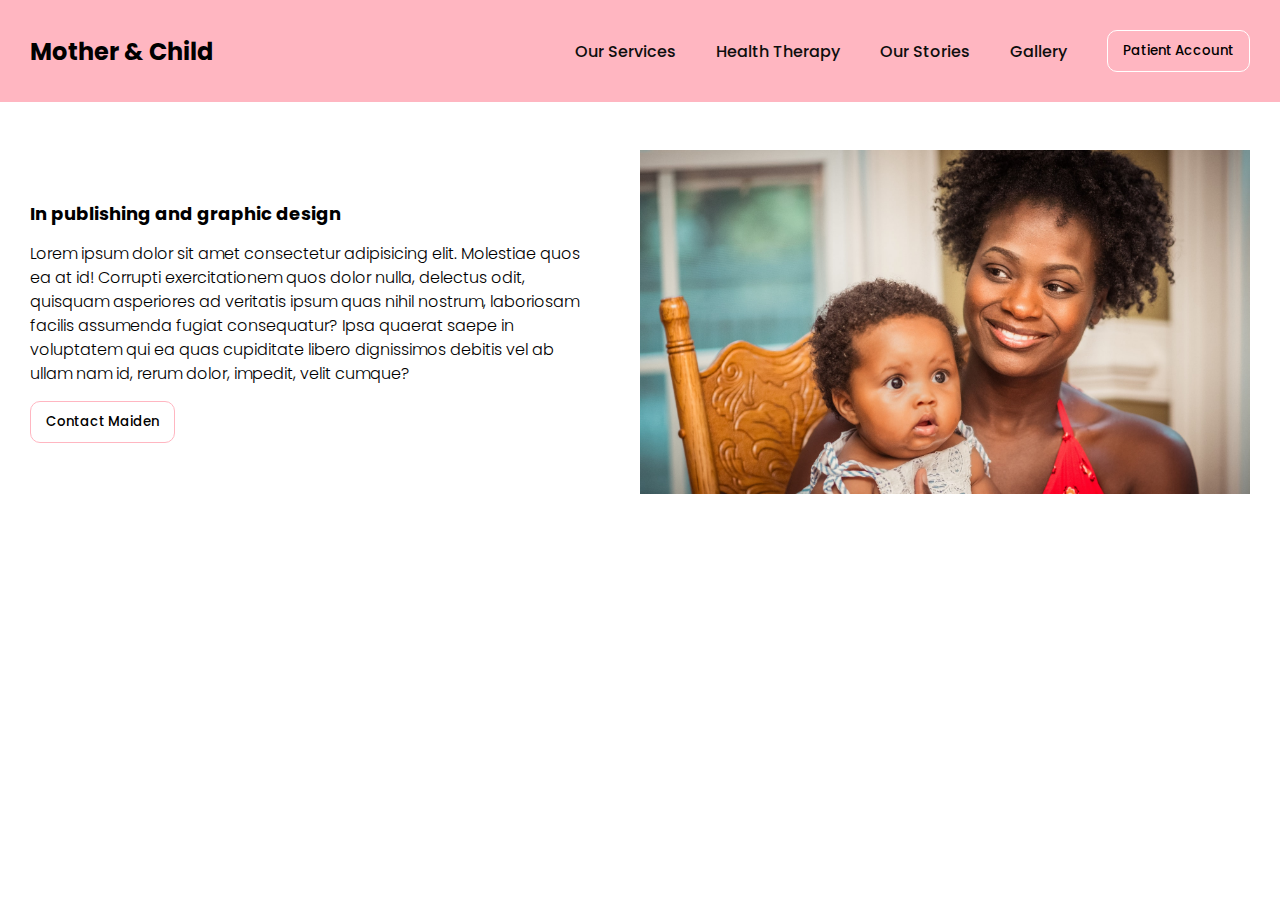
==== index.html @ 7fdf572d "adds resposive main section-one" ====
<html lang="en">
<head>
    <meta charset="UTF-8">
    <meta http-equiv="X-UA-Compatible" content="IE=edge">
    <meta name="viewport" content="width=device-width, initial-scale=1.0">
    <link rel="stylesheet" href="./assets/css/styles.css">
    <link rel="stylesheet" href="https://cdnjs.cloudflare.com/ajax/libs/font-awesome/4.7.0/css/font-awesome.min.css">
    <title>Mother and Child</title>
</head>
<body>
    <!-- navigation -->
    <nav >
        <div class="logo">
            <h2>Mother & Child</h2>
        </div>
        <ul class="menuItems">
            <li><a href="#">Our Services</a></li>
            <li><a href="#">Health Therapy</a></li>
            <li><a href="#">Our Stories</a></li>
            <li><a href="#">Gallery</a></li>
            <li>
                <button class="btn-account">Patient Account</button>
            </li>
        </ul>
        <div class="menu-bars">
			<i class="fa fa-bars"></i>
		</div>
    </nav>
    <ul class="listItems" id="dropItems">
        <li><a href="#">Our Services</a></li>
        <li><a href="#">Health Therapy</a></li>
        <li><a href="#">Our Stories</a></li>
        <li><a href="#">Gallery</a></li>
        <li>
            <button class="btn-account">Patient Account</button>
        </li>
    </ul>

    <!-- main -->
    <main>
        <section class="section-one">
            <div class="maiden-details">
                <h3>In publishing and graphic design</h3>
                <p>Lorem ipsum dolor sit amet consectetur adipisicing elit. Molestiae quos ea at id! Corrupti exercitationem quos dolor nulla, delectus odit, quisquam asperiores ad veritatis ipsum quas nihil nostrum, laboriosam facilis assumenda fugiat consequatur? Ipsa quaerat saepe in voluptatem qui ea quas cupiditate libero dignissimos debitis vel ab ullam nam id, rerum dolor, impedit, velit cumque?</p>
                <button class="btn-maiden">Contact Maiden</button>
            </div>
            <div class="maiden-photo">
                <img src="assets/images/mother-child2.jpg" alt="Maiden" class="mother-child2">
            </div>
        </section>
    </main>

    <!-- footer -->
    <footer></footer>

    <script src="./assets/js/app.js" type="text/javascript"></script>
</body>
</html>
---- assets/css/styles.css ----
@import url('https://fonts.googleapis.com/css2?family=Poppins:wght@100;200;300;400&display=swap');

* {
    box-sizing: border-box;
    padding: 0;
    margin: 0;
    font-family: 'Poppins', sans-serif;
}

/* navigation */

nav {
    display: flex;
    justify-content: space-between;
    align-items: center;
    padding: 30px;
    position: fixed;
    width: 100%;
    background-color: lightpink;
}

nav .logo {
    font-weight: 500;
}

.menuItems {
    display: flex;
    align-items: center;
}

.menuItems li {
    list-style-type: none;
    padding-left: 40px;
    font-weight: 500;
}

.menuItems li a {
    text-decoration: none;
    color: rgb(14, 14, 14);
}

.menuItems a:hover {
    text-decoration: underline;
}

.btn-account {
    padding: 10px 15px;
    border: 1px solid #fff;
    border-radius: 10px;
    background-color: transparent;
    font-weight: 500;
}

.btn-account:hover {
    color: lightpink;
    background-color: #fff;
}

.bars {
    display: none;
}

.listItems, .menu-bars {
    display: none;
}

/* Main */

main {
    position: absolute;
    z-index: -1;
    top: 150px;
    padding: 0 30px;
}

.section-one {
    display: flex;
    justify-content: space-between;
    align-items: center;
}

.maiden-details, .maiden-photo {
    width: 50%;
}

.maiden-details h3 {
    font-size: large;
}

.maiden-details p {
    font-weight: 300;
}

.maiden-details h3, p {
    padding-bottom: 15px;
    padding-right: 50px;
    line-height: 1.5;
}

.btn-maiden {
    padding: 10px 15px;
    border: 1px solid lightpink;
    border-radius: 10px;
    background-color: transparent;
    font-weight: 500;
}

.btn-maiden:hover {
    background-color: #FBC0CB;
}

.mother-child2 {
    width: 100%;
}


@media only screen and (max-width: 1024px) {

    body {
        position: relative;
    }

    /* nav */

    nav {
        display: flex;
        justify-content: space-between;
        align-items: center;
        padding: 20px;
        position: fixed;
        width: 100%;
        background-color: lightpink;
    }

    .logo {
        font-size: small;
    }

    .menuItems, .listItems {
        display: none;
    }

    .menu-bars {
        display: block;
    }
    

    .listItems {
        position: fixed;
        top: 60px;
        /* left: 20px; */
        padding: 20px;
        background-color: lightpink;
        width: 100%;
    }

    .listItems li {
        list-style-type: none;
        padding-bottom: 20px;
    }

    .listItems li a{
        text-decoration: none;
        font-size: large;
        font-weight: 500;
        color: rgb(14, 14, 14);
    }

    /* Main */
    main {
        position: absolute;
        z-index: -1;
        top: 100px;
        padding: 0 20px;
    }

    .section-one {
        display: flex;
        justify-content: space-between;
        align-items: center;
    }

    .maiden-details, .maiden-photo {
        width: 50%;
    }

    .maiden-details h3, p {
        padding-bottom: 15px;
        padding-right: 10px;
    }

    .maiden-details button {
        border: 1px solid #FBC0CB;
        padding: 12px 24px;
        background: #fff;
    }

    .mother-child2 {
        width: 100%;
    }

}

@media only screen and (max-width: 900px) {

    .section-one {
        display: flex;
        flex-direction: column-reverse;
        
    }

    .maiden-photo {
        margin-bottom: 20px;;
    }

    .maiden-details, .maiden-photo {
        width: 100%;
    }
}
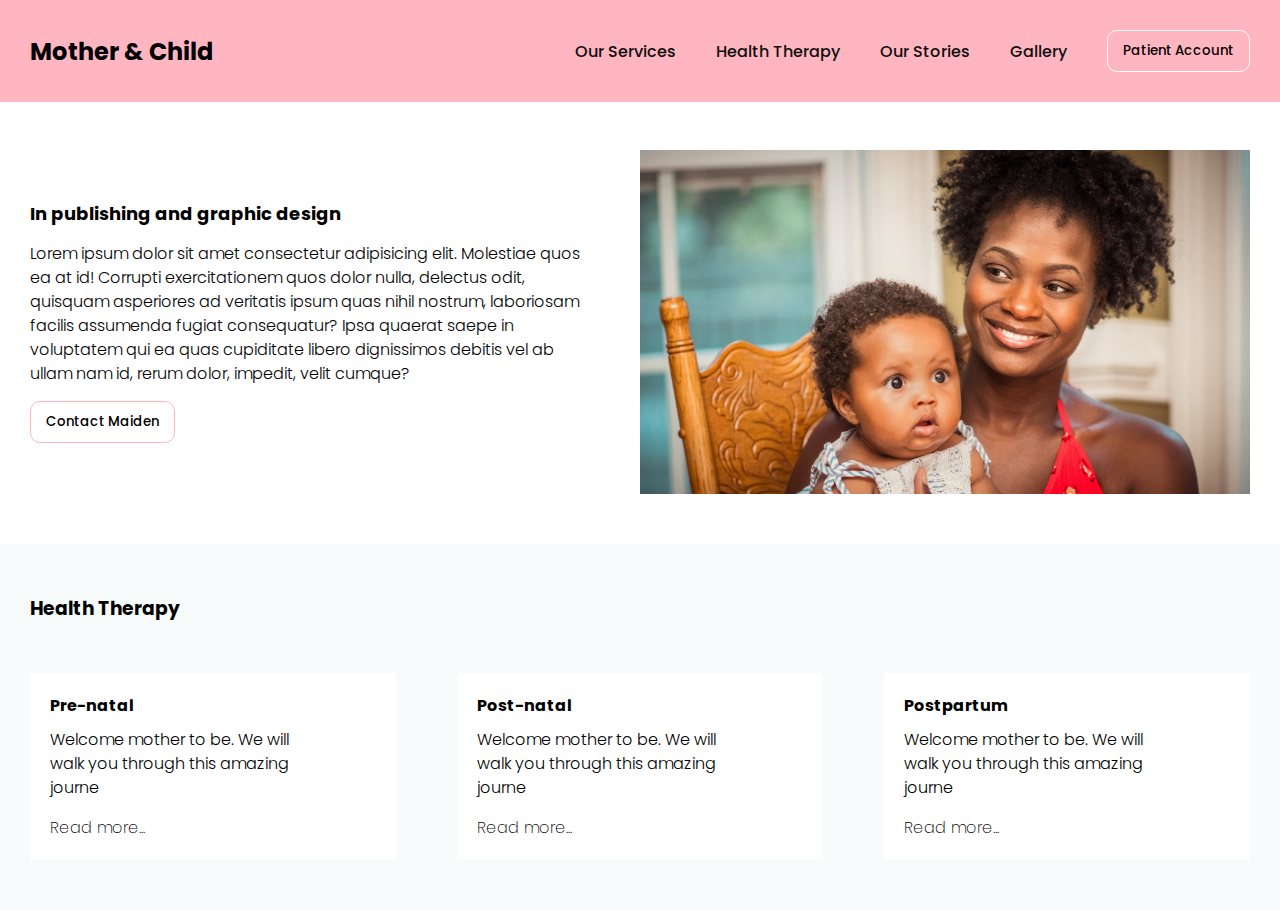
==== commit cc8bb265: "adds resposive therapies section" ====
--- a/index.html
+++ b/index.html
@@ -38,6 +38,7 @@
 
     <!-- main -->
     <main>
+        <!-- Section One -->
         <section class="section-one">
             <div class="maiden-details">
                 <h3>In publishing and graphic design</h3>
@@ -48,6 +49,28 @@
                 <img src="assets/images/mother-child2.jpg" alt="Maiden" class="mother-child2">
             </div>
         </section>
+
+        <!-- Section Two -->
+        <section class="section-two">
+            <h3>Health Therapy</h3>
+            <div class="therapies">
+                <div class="pre">
+                    <h4>Pre-natal</h4>
+                    <p>Welcome mother to be. We will walk you through this amazing journe</p>
+                    <span class="read-more">Read  more...</span>
+                </div>
+                <div class="post">
+                    <h4>Post-natal</h4>
+                    <p>Welcome mother to be. We will walk you through this amazing journe</p>
+                    <span class="read-more">Read  more...</span>
+                </div>
+                <div class="partum">
+                    <h4>Postpartum</h4>
+                    <p>Welcome mother to be. We will walk you through this amazing journe</p>
+                    <span class="read-more">Read  more...</span>
+                </div>
+            </div>
+        </section>
     </main>
 
     <!-- footer -->
--- a/assets/css/styles.css
+++ b/assets/css/styles.css
@@ -70,13 +70,14 @@
     position: absolute;
     z-index: -1;
     top: 150px;
-    padding: 0 30px;
 }
 
 .section-one {
     display: flex;
     justify-content: space-between;
     align-items: center;
+    padding: 0 30px;
+
 }
 
 .maiden-details, .maiden-photo {
@@ -113,6 +114,41 @@
     width: 100%;
 }
 
+/* Section Two */
+.section-two {
+    margin-top: 50px;
+    background-color: #f7fbfc;
+    padding: 50px 30px;
+
+}
+
+.therapies {
+    display: flex;
+    justify-content: space-between;
+    align-items: center;
+    margin-top: 50px;
+    width: 100%;
+}
+
+.therapies .pre, .post, .partum {
+    background-color: #fff;
+    padding: 20px;
+    width: 30%;
+}
+
+.therapies h4 {
+    margin-bottom: 10px;
+}
+
+.therapies p {
+    font-weight: 300;
+}
+
+.read-more {
+    display: block;
+    font-weight: 200;
+}
+
 
 @media only screen and (max-width: 1024px) {
 
@@ -171,13 +207,14 @@
         position: absolute;
         z-index: -1;
         top: 100px;
-        padding: 0 20px;
-    }
-
+    }
+
+    /* Section One */
     .section-one {
         display: flex;
         justify-content: space-between;
         align-items: center;
+        padding: 0 20px;
     }
 
     .maiden-details, .maiden-photo {
@@ -199,6 +236,34 @@
         width: 100%;
     }
 
+    /* Section Two */
+    .therapies {
+        display: flex;
+        justify-content: space-between;
+        align-items: center;
+        margin-top: 50px;
+        width: 100%;
+    }
+
+    .therapies .pre, .post, .partum {
+        background-color: #fff;
+        padding: 20px;
+        width: 30%;
+    }
+
+    .therapies h4 {
+        margin-bottom: 10px;
+    }
+
+    .therapies p {
+        font-weight: 300;
+    }
+
+    .read-more {
+        display: block;
+        font-weight: 200;
+    }
+
 }
 
 @media only screen and (max-width: 900px) {
@@ -216,4 +281,21 @@
     .maiden-details, .maiden-photo {
         width: 100%;
     }
+}
+
+@media only screen and (max-width: 640px) {
+
+    /* Section Two */
+    .therapies {
+        display: flex;
+        flex-direction: column;
+        margin-top: 50px;
+        width: 100%;
+    }
+
+    .therapies .pre, .post, .partum {
+        background-color: #fff;
+        margin-bottom: 20px;
+        width: 100%;
+    }
 }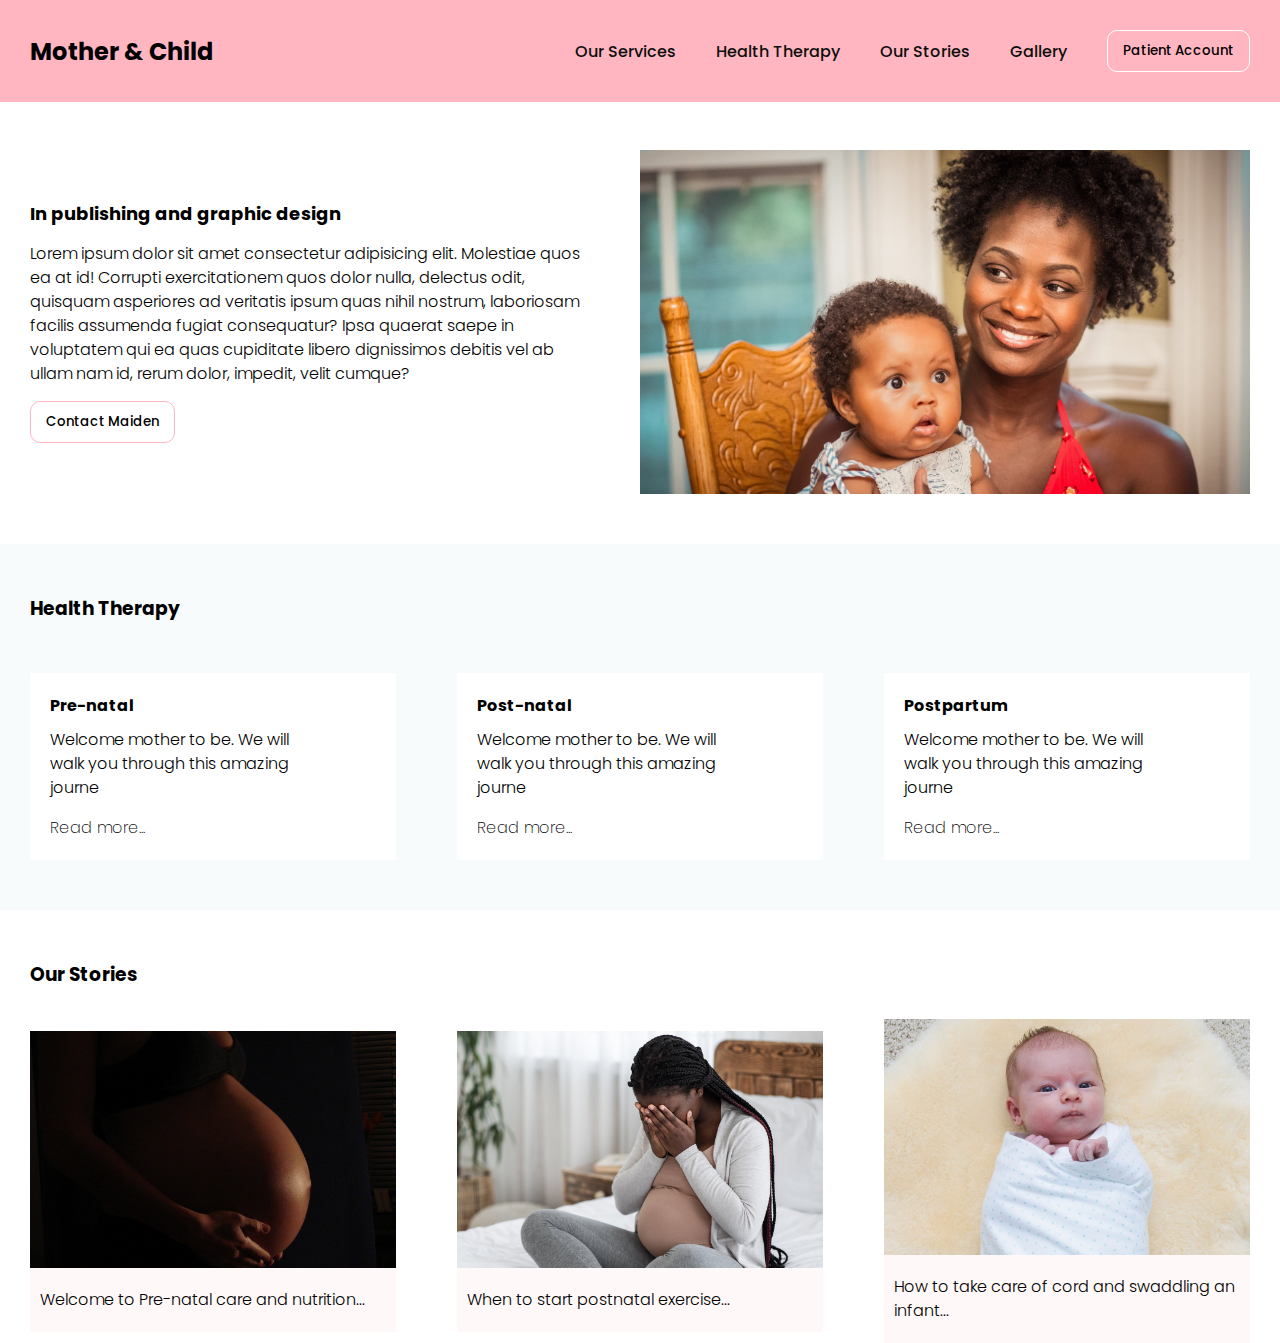
==== commit bc5aacbe: "adds resposive our stories section" ====
--- a/index.html
+++ b/index.html
@@ -71,6 +71,28 @@
                 </div>
             </div>
         </section>
+
+        <!-- Section Three -->
+        <section class="section-three">
+            <h3>Our Stories</h3>
+            <div class="our-stories">
+                <div class="pre-natal">
+                    <img src="assets/images/antenatal.jpg" alt="Pre-natal" class="stories-img">
+                    <p>Welcome to Pre-natal care 
+                        and nutrition...</p>
+                </div>
+                <div class="post-natal">
+                    <img src="assets/images/postnatal.jpg" alt="Post-natal" class="stories-img">
+                    <p>When to start postnatal 
+                        exercise...</p>
+                </div>
+                <div class="swaddling">
+                    <img src="assets/images/swaddling.jpg" alt="Swaddling" class="stories-img">
+                    <p>How to take care of cord 
+                        and swaddling an infant...</p>
+                </div>
+            </div>
+        </section>
     </main>
 
     <!-- footer -->
--- a/assets/css/styles.css
+++ b/assets/css/styles.css
@@ -149,6 +149,37 @@
     font-weight: 200;
 }
 
+/* Section Three */
+.section-three {
+    padding: 0 30px;
+}
+
+.section-three h3 {
+    padding-top: 50px;
+    margin-bottom: 30px;
+}
+
+.our-stories {
+    display: flex;
+    justify-content: space-between;
+    align-items: center;
+}
+
+.pre-natal, .post-natal, .swaddling {
+    width: 30%;
+}
+
+.stories-img {
+    width: 100%;
+    /* margin-bottom: 20px; */
+}
+
+.our-stories p {
+    font-weight: 300;
+    padding: 20px 10px;
+    background: #fef8f9;
+}
+
 
 @media only screen and (max-width: 1024px) {
 
@@ -264,6 +295,37 @@
         font-weight: 200;
     }
 
+    /* Section Three */
+    .section-three {
+        padding: 0 30px;
+    }
+
+    .section-three h3 {
+        padding-top: 50px;
+        margin-bottom: 30px;
+    }
+
+    .our-stories {
+        display: flex;
+        justify-content: space-between;
+        align-items: center;
+    }
+
+    .pre-natal, .post-natal, .swaddling {
+        width: 30%;
+    }
+
+    .stories-img {
+        width: 100%;
+        /* margin-bottom: 20px; */
+    }
+
+    .our-stories p {
+        font-weight: 300;
+        padding: 20px 10px;
+        background: #fef8f9;
+    }
+
 }
 
 @media only screen and (max-width: 900px) {
@@ -298,4 +360,18 @@
         margin-bottom: 20px;
         width: 100%;
     }
+
+    /* Section Three */
+    .our-stories {
+        display: flex;
+        flex-direction: column;
+        margin-top: 50px;
+        width: 100%;
+    }
+
+    .pre-natal, .post-natal, .swaddling {
+        background-color: #fff;
+        margin-bottom: 20px;
+        width: 100%;
+    }
 }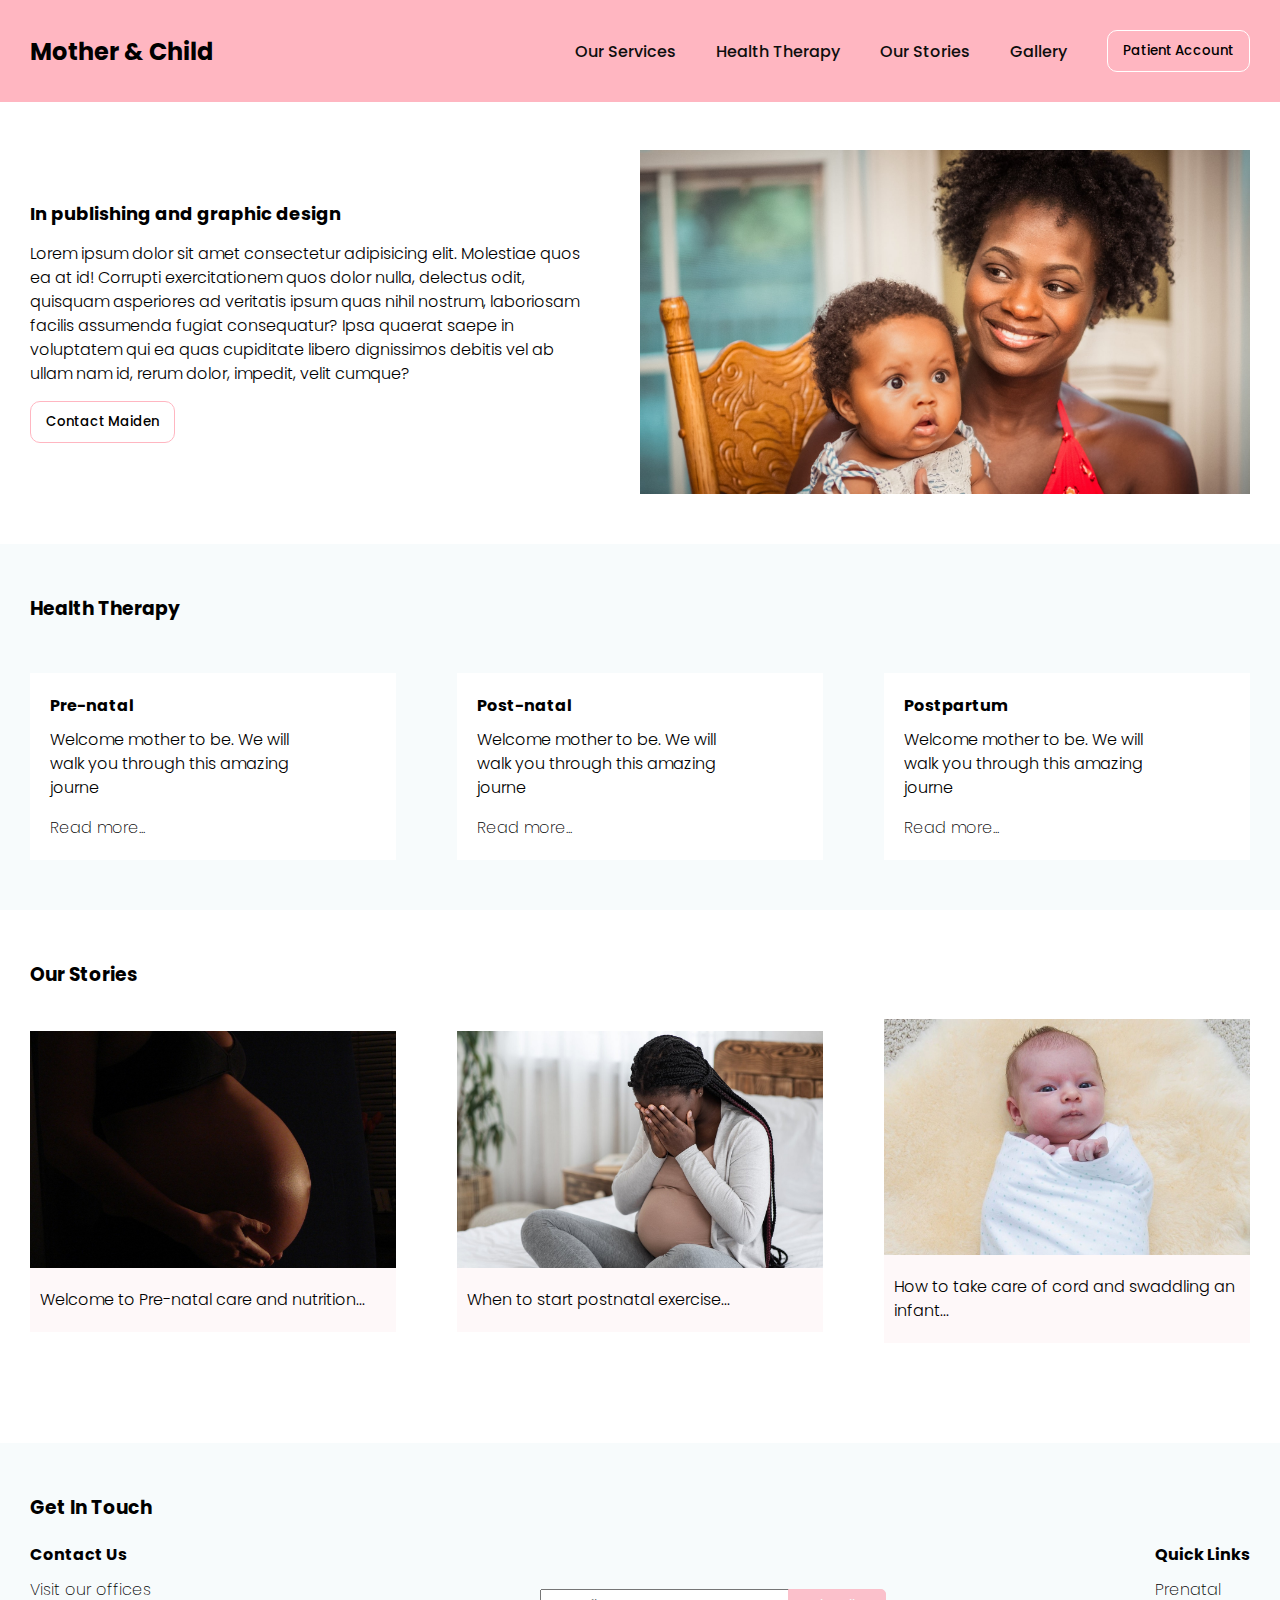
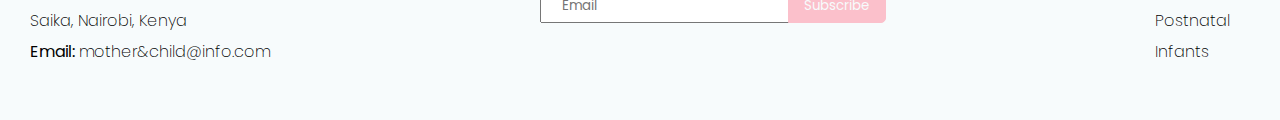
==== commit b6b67b1d: "adds responsive footer" ====
--- a/index.html
+++ b/index.html
@@ -93,6 +93,34 @@
                 </div>
             </div>
         </section>
+
+
+        <!-- Footer -->
+        <footer>
+            <h3>Get In Touch</h3>
+            <div class="footer-section">
+                <div class="contact-info">
+                    <h4>Contact Us</h4>
+                    <ul>
+                        <li>Visit our offices</li>
+                        <li>Saika, Nairobi, Kenya</li>
+                        <li><strong>Email: </strong>mother&child@info.com</li>
+                    </ul>
+                </div>
+                <div class="form-input">
+                    <input type="email" placeholder="Email">
+                    <button>Subscribe</button>
+                </div>
+                <div class="quick-links">
+                    <h4>Quick Links</h4>
+                    <ul>
+                        <li>Prenatal</li>
+                        <li>Postnatal</li>
+                        <li>Infants</li>
+                    </ul>
+                </div>
+            </div>
+        </footer>
     </main>
 
     <!-- footer -->
--- a/assets/css/styles.css
+++ b/assets/css/styles.css
@@ -163,6 +163,8 @@
     display: flex;
     justify-content: space-between;
     align-items: center;
+    margin-bottom: 100px;
+
 }
 
 .pre-natal, .post-natal, .swaddling {
@@ -178,6 +180,51 @@
     font-weight: 300;
     padding: 20px 10px;
     background: #fef8f9;
+}
+
+/* Footer */
+
+footer {
+    background: #f7fbfc;
+    padding: 50px 30px;
+}
+
+footer h3 {
+    margin-bottom: 20px;
+}
+
+.footer-section {
+    display: flex;
+    justify-content: space-between;
+    align-items: center;
+}
+
+.footer-section h4 {
+    margin-bottom: 10px;
+}
+
+.footer-section ul {
+    list-style-type: none;
+}
+
+.footer-section ul li {
+    margin-bottom: 6px;
+    font-weight: 200;
+}
+
+.footer-section .form-input input {
+    padding: 5px 20px;
+    width: 250px;
+}
+
+.form-input button {
+    margin-left: -6px;
+    border: 1px solid #FBC0CB;
+    border-top-right-radius: 5px;
+    border-bottom-right-radius: 5px;
+    background: #FBC0CB;
+    padding: 6px 15px;
+    color: #f7fbfc;
 }
 
 
@@ -309,6 +356,7 @@
         display: flex;
         justify-content: space-between;
         align-items: center;
+        margin-bottom: 50px;
     }
 
     .pre-natal, .post-natal, .swaddling {
@@ -326,6 +374,52 @@
         background: #fef8f9;
     }
 
+    /* Footer */
+
+    footer {
+        background: #f7fbfc;
+        padding: 50px 30px;
+    }
+
+    footer h3 {
+        margin-bottom: 20px;
+    }
+
+    .footer-section {
+        display: flex;
+        justify-content: space-between;
+        align-items: center;
+    }
+
+    .footer-section h4 {
+        margin-bottom: 10px;
+    }
+
+    .footer-section ul {
+        list-style-type: none;
+    }
+
+    .footer-section ul li {
+        margin-bottom: 6px;
+        font-weight: 200;
+    }
+
+    .footer-section .form-input input {
+        padding: 5px 20px;
+        width: 150px;
+    }
+
+    .form-input button {
+        margin-left: -6px;
+        border: 1px solid #FBC0CB;
+        border-top-right-radius: 5px;
+        border-bottom-right-radius: 5px;
+        background: #FBC0CB;
+        padding: 6px 15px;
+        color: #f7fbfc;
+    }
+
+
 }
 
 @media only screen and (max-width: 900px) {
@@ -343,6 +437,40 @@
     .maiden-details, .maiden-photo {
         width: 100%;
     }
+}
+
+@media only screen and (max-width: 768px) {
+
+    /* Footer */
+    .footer-section {
+        display: flex;
+        flex-direction: column;
+    }
+
+    .footer-section h4 {
+        margin-bottom: 10px;
+    }
+
+    .footer-section ul {
+        list-style-type: none;
+    }
+
+    .footer-section ul li {
+        margin-bottom: 6px;
+        font-weight: 200;
+    }
+
+    .footer-section .form-input input {
+        padding: 5px 20px;
+        width: 200px;
+    }
+
+    .contact-info, .form-input, .quick-links {
+        width: 100%;
+        margin-bottom: 30px;
+    }
+
+
 }
 
 @media only screen and (max-width: 640px) {
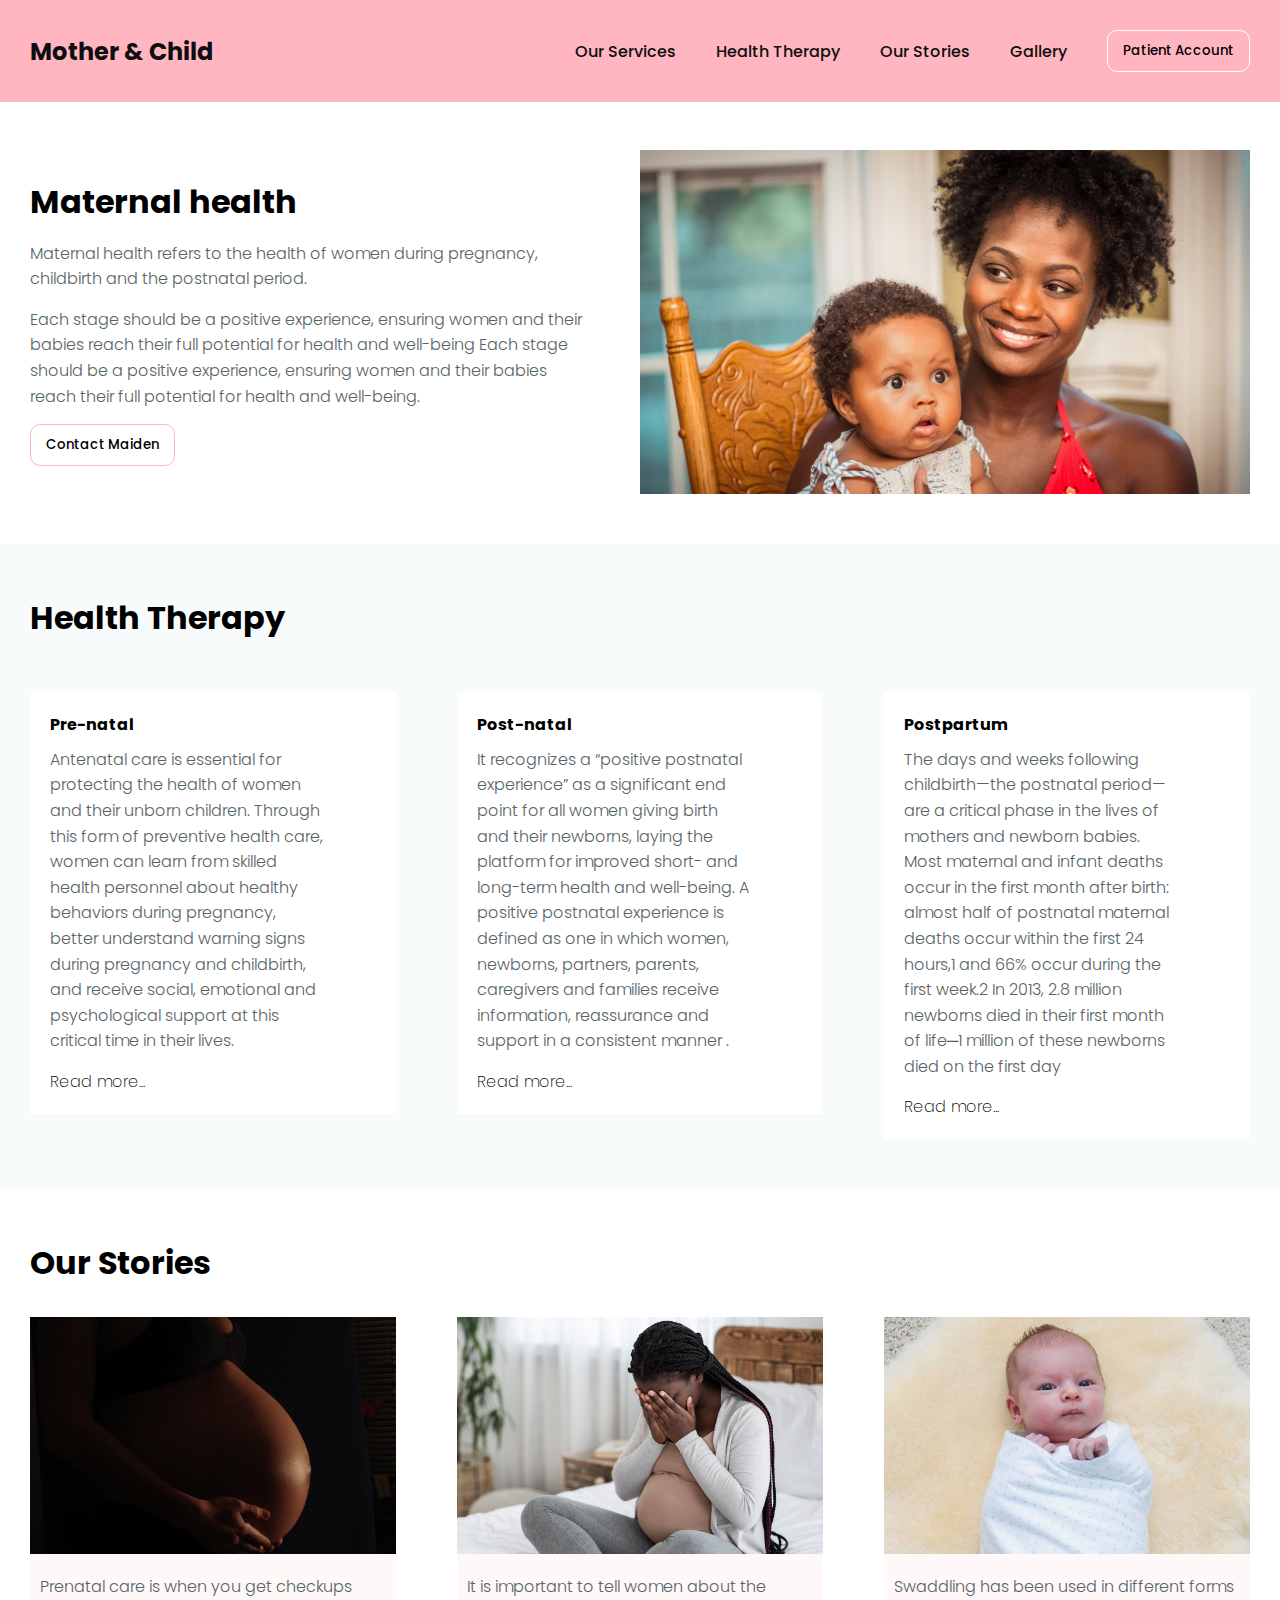
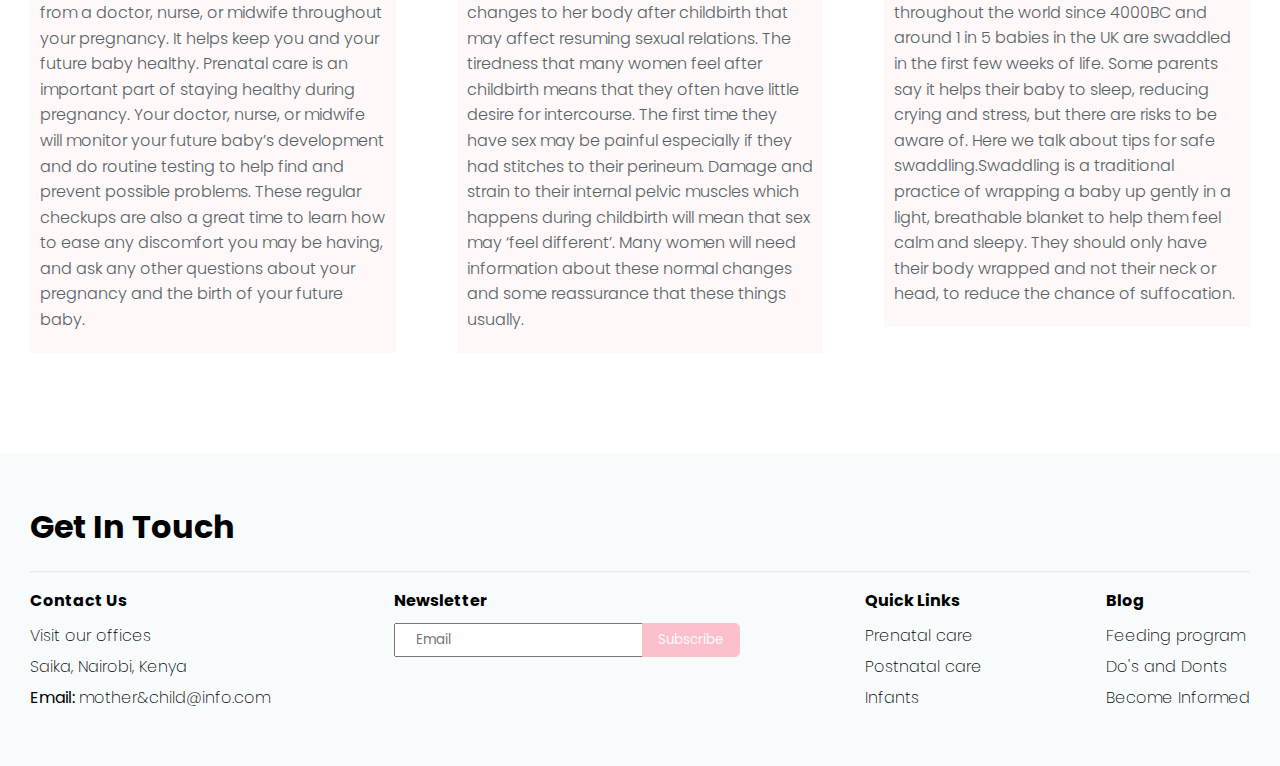
==== commit e56d3b06: "refactors content area by adding adding actual information and adjusting whitespace" ====
--- a/index.html
+++ b/index.html
@@ -11,13 +11,13 @@
     <!-- navigation -->
     <nav >
         <div class="logo">
-            <h2>Mother & Child</h2>
+            <a href="/">Mother & Child</a>
         </div>
         <ul class="menuItems">
             <li><a href="#">Our Services</a></li>
             <li><a href="#">Health Therapy</a></li>
             <li><a href="#">Our Stories</a></li>
-            <li><a href="#">Gallery</a></li>
+            <li><a href="assets/gallery.html">Gallery</a></li>
             <li>
                 <button class="btn-account">Patient Account</button>
             </li>
@@ -41,8 +41,11 @@
         <!-- Section One -->
         <section class="section-one">
             <div class="maiden-details">
-                <h3>In publishing and graphic design</h3>
-                <p>Lorem ipsum dolor sit amet consectetur adipisicing elit. Molestiae quos ea at id! Corrupti exercitationem quos dolor nulla, delectus odit, quisquam asperiores ad veritatis ipsum quas nihil nostrum, laboriosam facilis assumenda fugiat consequatur? Ipsa quaerat saepe in voluptatem qui ea quas cupiditate libero dignissimos debitis vel ab ullam nam id, rerum dolor, impedit, velit cumque?</p>
+                <h1>Maternal health</h1>
+                <p>Maternal health refers to the health of women during pregnancy, childbirth and the postnatal period. </p>
+
+                <p>Each stage should be a positive experience, ensuring women and their babies reach their full potential for health and well-being
+                Each stage should be a positive experience, ensuring women and their babies reach their full potential for health and well-being. </p>
                 <button class="btn-maiden">Contact Maiden</button>
             </div>
             <div class="maiden-photo">
@@ -52,21 +55,26 @@
 
         <!-- Section Two -->
         <section class="section-two">
-            <h3>Health Therapy</h3>
+            <h1>Health Therapy</h1>
             <div class="therapies">
                 <div class="pre">
                     <h4>Pre-natal</h4>
-                    <p>Welcome mother to be. We will walk you through this amazing journe</p>
+                    <p>Antenatal care is essential for protecting the health of women and their unborn children. Through this form of preventive health care, women can learn from skilled health personnel about healthy behaviors during pregnancy, better understand warning signs during pregnancy and childbirth, and receive social, emotional and psychological support at this critical time in their lives. </p>
                     <span class="read-more">Read  more...</span>
                 </div>
                 <div class="post">
                     <h4>Post-natal</h4>
-                    <p>Welcome mother to be. We will walk you through this amazing journe</p>
+                    <p>It recognizes a “positive postnatal experience” as a significant end point for all women giving birth and their newborns, laying the platform for improved short- and long-term health and well-being. A positive postnatal experience is defined as one in which women, newborns, partners, parents, caregivers and families receive information, reassurance and support in a consistent manner .</p>
                     <span class="read-more">Read  more...</span>
                 </div>
                 <div class="partum">
                     <h4>Postpartum</h4>
-                    <p>Welcome mother to be. We will walk you through this amazing journe</p>
+                    <p>The days and weeks following childbirth—the postnatal period—are a critical
+                        phase in the lives of mothers and newborn babies. Most maternal and infant deaths
+                        occur in the first month after birth: almost half of postnatal maternal deaths occur
+                        within the first 24 hours,1 and 66% occur during the first week.2 In 2013, 2.8
+                        million newborns died in their first month of life─1 million of these newborns died
+                        on the first day</p>
                     <span class="read-more">Read  more...</span>
                 </div>
             </div>
@@ -74,22 +82,25 @@
 
         <!-- Section Three -->
         <section class="section-three">
-            <h3>Our Stories</h3>
+            <h1>Our Stories</h1>
             <div class="our-stories">
                 <div class="pre-natal">
                     <img src="assets/images/antenatal.jpg" alt="Pre-natal" class="stories-img">
-                    <p>Welcome to Pre-natal care 
-                        and nutrition...</p>
+                    <p>Prenatal care is when you get checkups from a doctor, nurse, or midwife throughout your pregnancy. It helps keep you and your future baby healthy. Prenatal care is an important part of staying healthy during pregnancy.  
+
+                        Your doctor, nurse, or midwife will monitor your future baby’s development and do routine testing to help find and prevent possible problems. These regular checkups are also a great time to learn how to ease any discomfort you may be having, and ask any other questions about your pregnancy and the birth of your future baby. </p>
                 </div>
                 <div class="post-natal">
                     <img src="assets/images/postnatal.jpg" alt="Post-natal" class="stories-img">
-                    <p>When to start postnatal 
-                        exercise...</p>
+                    <p>
+                        It is important to tell women about the changes to her body after childbirth that may affect resuming sexual relations. The tiredness that many women feel after childbirth means that they often have little desire for intercourse. The first time they have sex may be painful especially if they had stitches to their perineum. Damage and strain to their internal pelvic muscles which happens during childbirth will mean that sex may ‘feel different’. Many women will need information about these normal changes and some reassurance that these things usually.
+                    </p>
                 </div>
                 <div class="swaddling">
                     <img src="assets/images/swaddling.jpg" alt="Swaddling" class="stories-img">
-                    <p>How to take care of cord 
-                        and swaddling an infant...</p>
+                    <p>
+                        Swaddling has been used in different forms throughout the world since 4000BC and around 1 in 5 babies in the UK are swaddled in the first few weeks of life. Some parents say it helps their baby to sleep, reducing crying and stress, but there are risks to be aware of. Here we talk about tips for safe swaddling.Swaddling is a traditional practice of wrapping a baby up gently in a light, breathable blanket to help them feel calm and sleepy. They should only have their body wrapped and not their neck or head, to reduce the chance of suffocation.
+                    </p>
                 </div>
             </div>
         </section>
@@ -97,7 +108,8 @@
 
         <!-- Footer -->
         <footer>
-            <h3>Get In Touch</h3>
+            <h1>Get In Touch</h1>
+            <hr>
             <div class="footer-section">
                 <div class="contact-info">
                     <h4>Contact Us</h4>
@@ -108,24 +120,30 @@
                     </ul>
                 </div>
                 <div class="form-input">
+                    <h4>Newsletter</h4>
                     <input type="email" placeholder="Email">
                     <button>Subscribe</button>
                 </div>
                 <div class="quick-links">
                     <h4>Quick Links</h4>
                     <ul>
-                        <li>Prenatal</li>
-                        <li>Postnatal</li>
+                        <li>Prenatal care</li>
+                        <li>Postnatal care</li>
                         <li>Infants</li>
+                    </ul>
+                </div>
+                <div class="quick-links">
+                    <h4>Blog</h4>
+                    <ul>
+                        <li>Feeding program</li>
+                        <li>Do's and Donts</li>
+                        <li>Become Informed</li>
                     </ul>
                 </div>
             </div>
         </footer>
     </main>
 
-    <!-- footer -->
-    <footer></footer>
-
     <script src="./assets/js/app.js" type="text/javascript"></script>
 </body>
 </html>--- a/assets/css/styles.css
+++ b/assets/css/styles.css
@@ -20,7 +20,13 @@
 }
 
 nav .logo {
-    font-weight: 500;
+    font-weight: 700;
+}
+
+nav .logo a {
+    text-decoration: none;
+    color: rgb(14, 14, 14);
+    font-size: 24;
 }
 
 .menuItems {
@@ -84,15 +90,14 @@
     width: 50%;
 }
 
-.maiden-details h3 {
-    font-size: large;
-}
-
 .maiden-details p {
     font-weight: 300;
-}
-
-.maiden-details h3, p {
+    color: #576366;
+    font-size: 16px;
+    line-height: 1.6;
+}
+
+.maiden-details h1, p {
     padding-bottom: 15px;
     padding-right: 50px;
     line-height: 1.5;
@@ -125,7 +130,7 @@
 .therapies {
     display: flex;
     justify-content: space-between;
-    align-items: center;
+    align-items: flex-start;
     margin-top: 50px;
     width: 100%;
 }
@@ -142,6 +147,9 @@
 
 .therapies p {
     font-weight: 300;
+    color: #576366;
+    font-size: 16px;
+    line-height: 1.6;
 }
 
 .read-more {
@@ -154,7 +162,7 @@
     padding: 0 30px;
 }
 
-.section-three h3 {
+.section-three h1 {
     padding-top: 50px;
     margin-bottom: 30px;
 }
@@ -162,7 +170,7 @@
 .our-stories {
     display: flex;
     justify-content: space-between;
-    align-items: center;
+    align-items: flex-start;
     margin-bottom: 100px;
 
 }
@@ -180,23 +188,31 @@
     font-weight: 300;
     padding: 20px 10px;
     background: #fef8f9;
+    color: #576366;
+    font-size: 16px;
+    line-height: 1.6;
+
 }
 
 /* Footer */
+hr {
+    margin-bottom: 15px;
+    opacity: .2;
+}
 
 footer {
     background: #f7fbfc;
     padding: 50px 30px;
 }
 
-footer h3 {
+footer h1 {
     margin-bottom: 20px;
 }
 
 .footer-section {
     display: flex;
     justify-content: space-between;
-    align-items: center;
+    align-items: flex-start;
 }
 
 .footer-section h4 {
@@ -299,7 +315,7 @@
         width: 50%;
     }
 
-    .maiden-details h3, p {
+    .maiden-details h1, p {
         padding-bottom: 15px;
         padding-right: 10px;
     }
@@ -335,6 +351,9 @@
 
     .therapies p {
         font-weight: 300;
+        color: #576366;
+        font-size: 16px;
+        line-height: 1.6;
     }
 
     .read-more {
@@ -347,7 +366,7 @@
         padding: 0 30px;
     }
 
-    .section-three h3 {
+    .section-three h1 {
         padding-top: 50px;
         margin-bottom: 30px;
     }
@@ -372,6 +391,9 @@
         font-weight: 300;
         padding: 20px 10px;
         background: #fef8f9;
+        color: #576366;
+        font-size: 16px;
+        line-height: 1.6;
     }
 
     /* Footer */
@@ -381,7 +403,7 @@
         padding: 50px 30px;
     }
 
-    footer h3 {
+    footer h1 {
         margin-bottom: 20px;
     }
 
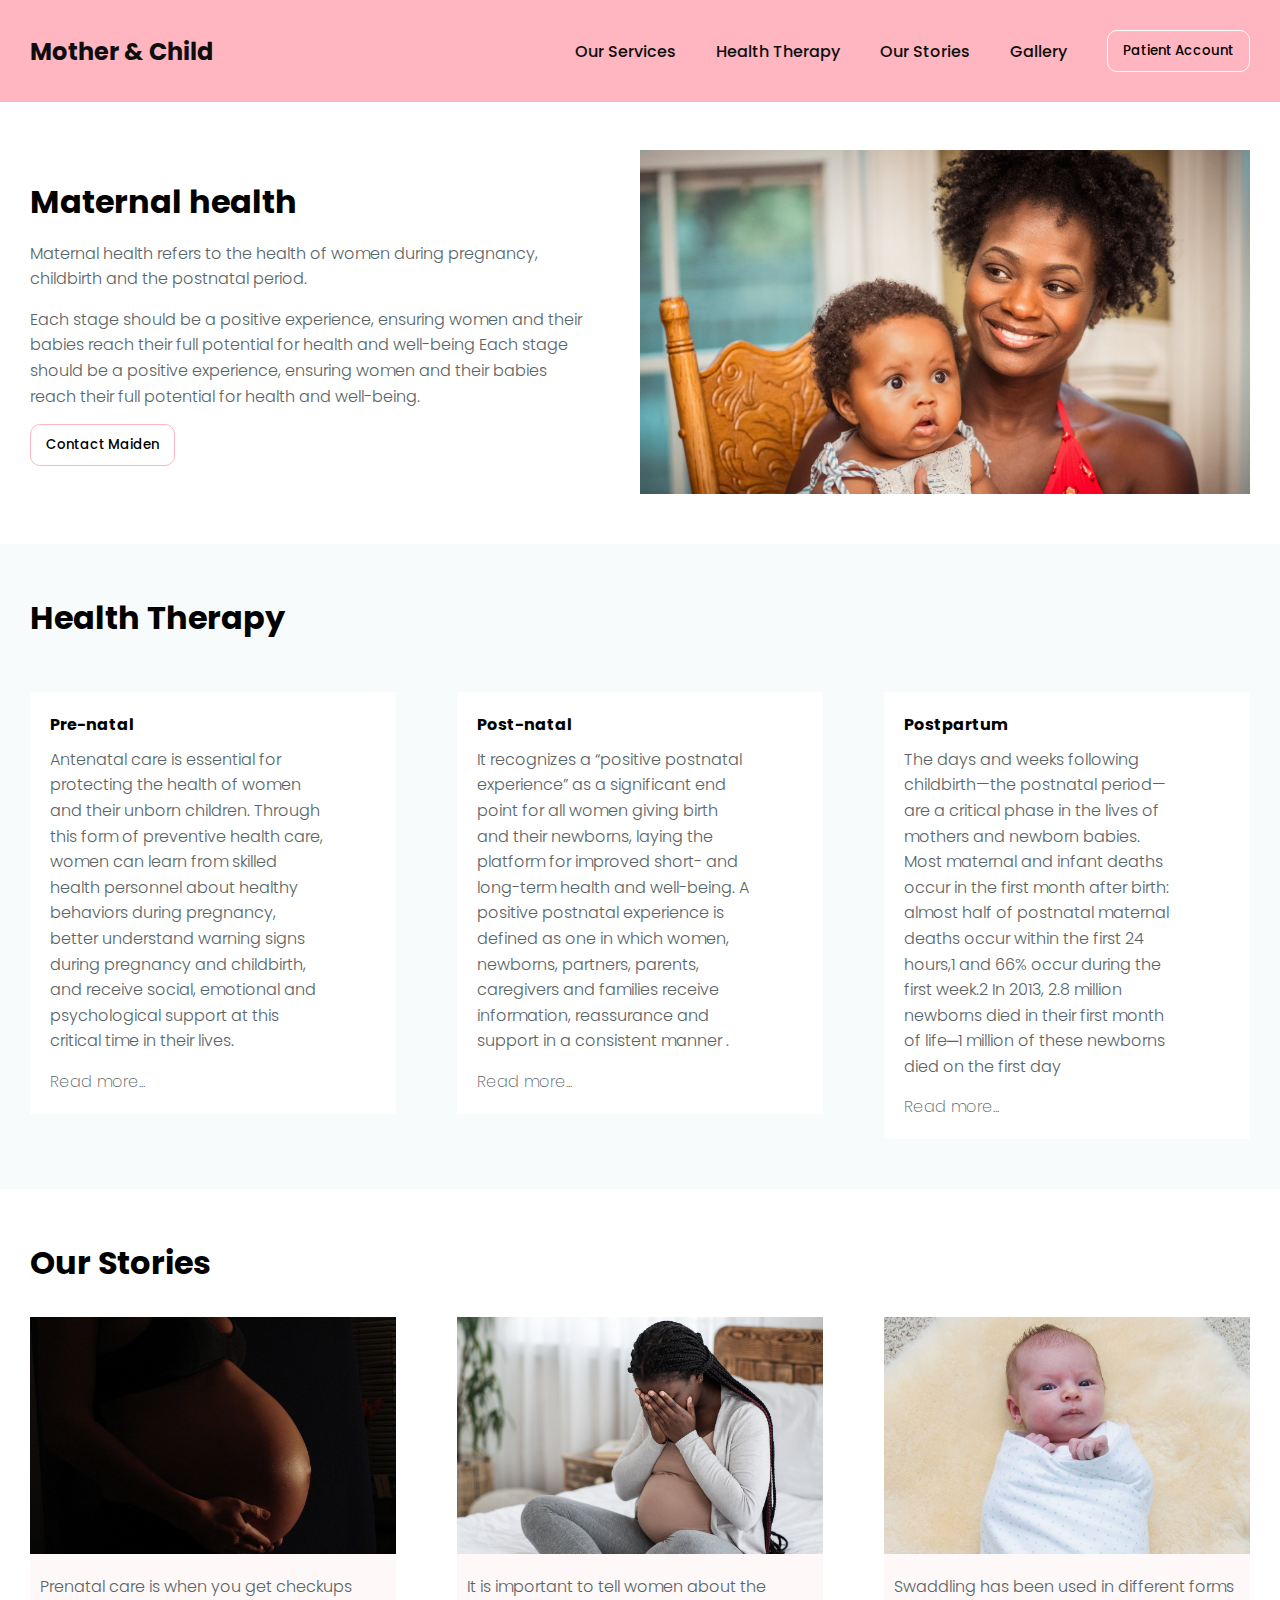
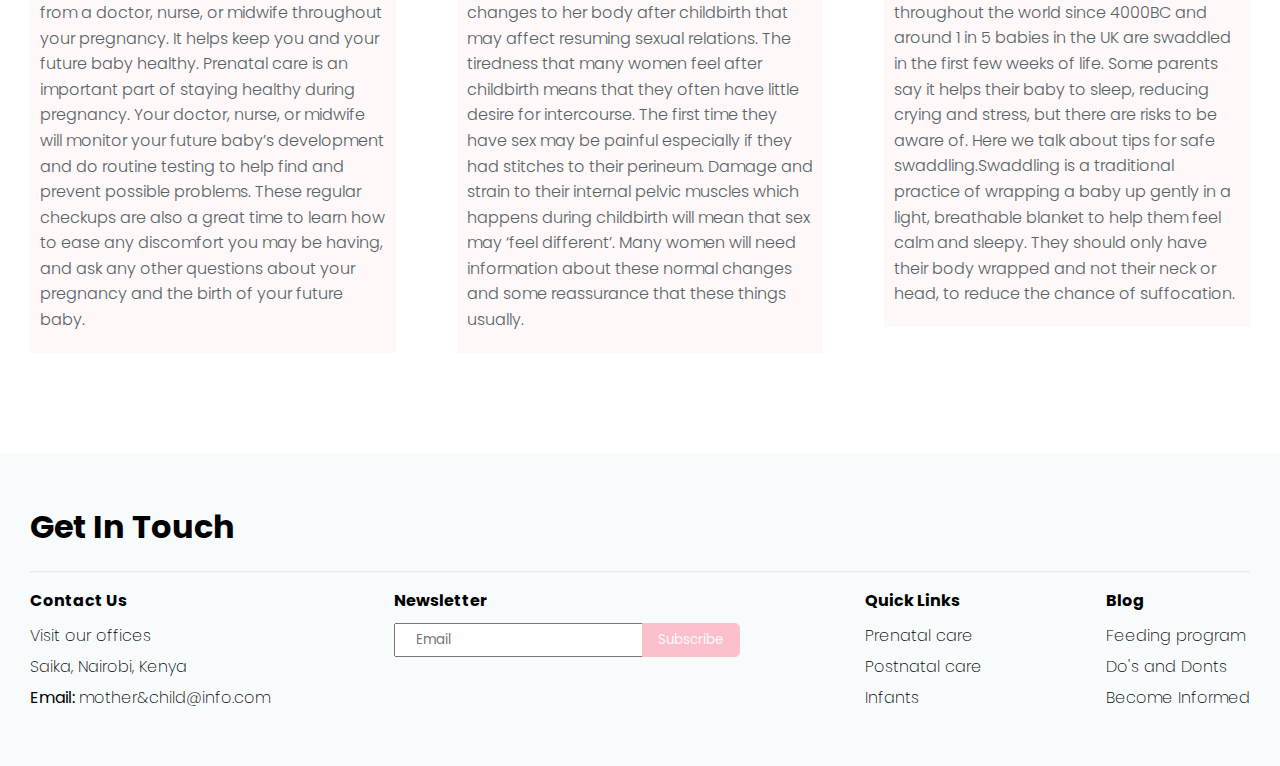
==== commit 3be78998: "updates link to homepage" ====
--- a/index.html
+++ b/index.html
@@ -11,12 +11,12 @@
     <!-- navigation -->
     <nav >
         <div class="logo">
-            <a href="/">Mother & Child</a>
+            <a href="https://maryanne-njeri.github.io/motherAndChild/">Mother & Child</a>
         </div>
         <ul class="menuItems">
             <li><a href="#">Our Services</a></li>
-            <li><a href="#">Health Therapy</a></li>
-            <li><a href="#">Our Stories</a></li>
+            <li><a href="therapy.html">Health Therapy</a></li>
+            <li><a href="blog.html">Our Stories</a></li>
             <li><a href="assets/gallery.html">Gallery</a></li>
             <li>
                 <button class="btn-account">Patient Account</button>
@@ -60,12 +60,12 @@
                 <div class="pre">
                     <h4>Pre-natal</h4>
                     <p>Antenatal care is essential for protecting the health of women and their unborn children. Through this form of preventive health care, women can learn from skilled health personnel about healthy behaviors during pregnancy, better understand warning signs during pregnancy and childbirth, and receive social, emotional and psychological support at this critical time in their lives. </p>
-                    <span class="read-more">Read  more...</span>
+                    <span class="read-more"><a href="therapy.html"> Read  more...</a></span>
                 </div>
                 <div class="post">
                     <h4>Post-natal</h4>
                     <p>It recognizes a “positive postnatal experience” as a significant end point for all women giving birth and their newborns, laying the platform for improved short- and long-term health and well-being. A positive postnatal experience is defined as one in which women, newborns, partners, parents, caregivers and families receive information, reassurance and support in a consistent manner .</p>
-                    <span class="read-more">Read  more...</span>
+                    <span class="read-more"><a href="therapy.html"> Read  more...</a></span>
                 </div>
                 <div class="partum">
                     <h4>Postpartum</h4>
@@ -75,7 +75,7 @@
                         within the first 24 hours,1 and 66% occur during the first week.2 In 2013, 2.8
                         million newborns died in their first month of life─1 million of these newborns died
                         on the first day</p>
-                    <span class="read-more">Read  more...</span>
+                    <span class="read-more"><a href="therapy.html"> Read  more...</a></span>
                 </div>
             </div>
         </section>
--- a/assets/css/styles.css
+++ b/assets/css/styles.css
@@ -110,6 +110,10 @@
     background-color: transparent;
     font-weight: 500;
 }
+.section-one > .maiden-details > .btn-maiden:hover{
+    background-color: #FBC0CB;
+
+}
 
 .btn-maiden:hover {
     background-color: #FBC0CB;
@@ -133,6 +137,11 @@
     align-items: flex-start;
     margin-top: 50px;
     width: 100%;
+}
+
+.therapies span a {
+    text-decoration: none;
+    color: #576366;
 }
 
 .therapies .pre, .post, .partum {
